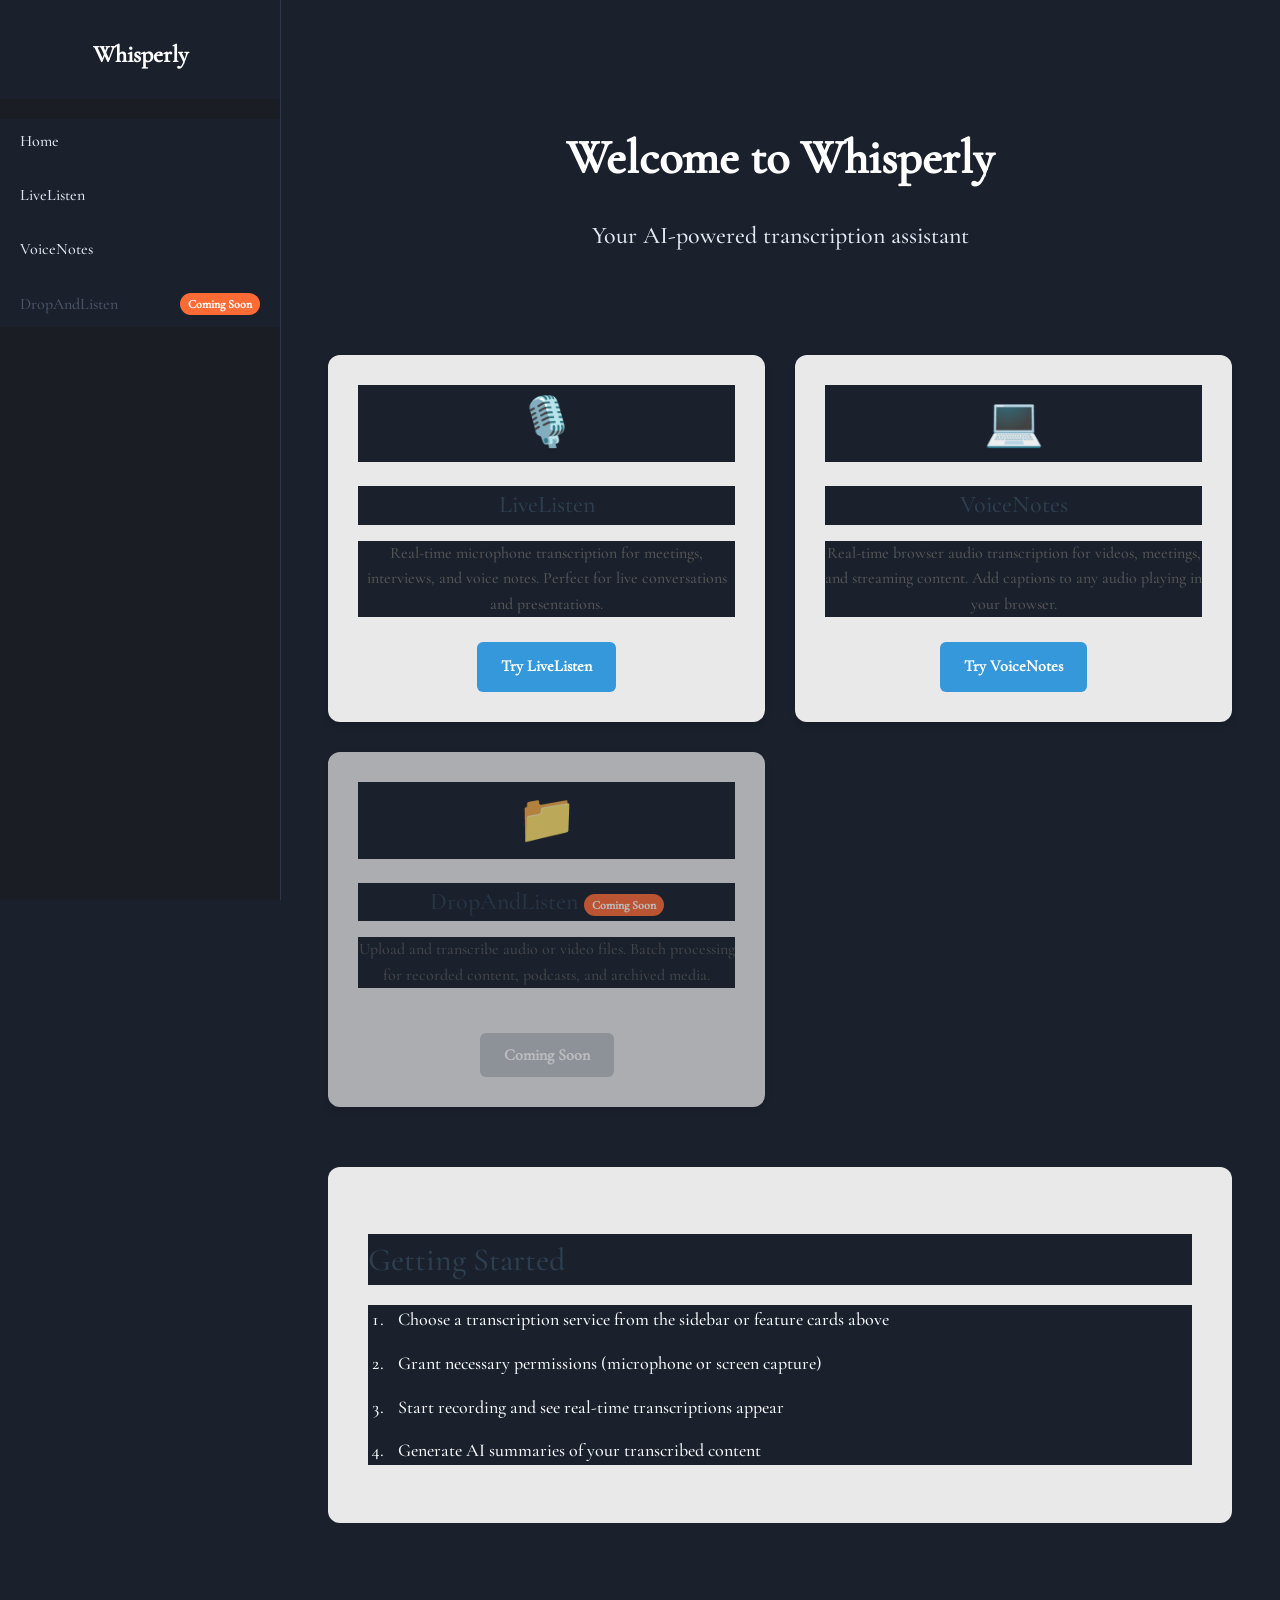
==== public/index/index.html @ a072fe85 "added trained whisper and basic files" ====
<!DOCTYPE html>
<html lang="en">
  <head>
    <meta charset="utf-8" />
    <meta name="viewport" content="width=device-width, initial-scale=1" />
    <title>Whisperly - AI-Powered Transcription</title>
    <meta
      name="description"
      content="Real-time AI transcription for microphones, browser audio, and file uploads"
    />
    <link rel="stylesheet" href="../index.css" />
    <script src="index.js"></script>
  </head>
  <body>
    <nav class="sidenav" role="navigation" aria-label="Main navigation">
      <div class="nav-header">
        <h2 class="nav-title">Whisperly</h2>
      </div>
      <ul class="nav-links">
        <li>
          <a href="../index/index.html" aria-label="Go to home page">
            <span class="label">Home</span>
          </a>
        </li>
        <li>
          <a
            href="../external/external.html"
            aria-describedby="livelisten-desc"
          >
            <span class="label">LiveListen</span>
          </a>
        </li>
        <li>
          <a
            href="../internal/internal.html"
            aria-describedby="voicenotes-desc"
          >
            <span class="label">VoiceNotes</span>
          </a>
        </li>
        <li class="coming-soon">
          <span class="label">DropAndListen</span>
          <span class="badge">Coming Soon</span>
        </li>
      </ul>
    </nav>

    <main class="main" role="main">
      <header class="hero-section">
        <h1 class="bigtext">Welcome to Whisperly</h1>
        <p class="subtitle">Your AI-powered transcription assistant</p>
      </header>

      <section class="features" aria-labelledby="features-heading">
        <h2 id="features-heading" class="sr-only">Available Features</h2>

        <div class="feature-card">
          <div class="feature-icon">🎙️</div>
          <h3>LiveListen</h3>
          <p id="livelisten-desc">
            Real-time microphone transcription for meetings, interviews, and
            voice notes. Perfect for live conversations and presentations.
          </p>
          <a
            href="../external/external.html"
            class="cta-button"
            aria-label="Go to LiveListen microphone transcription"
          >
            Try LiveListen
          </a>
        </div>

        <div class="feature-card">
          <div class="feature-icon">💻</div>
          <h3>VoiceNotes</h3>
          <p id="voicenotes-desc">
            Real-time browser audio transcription for videos, meetings, and
            streaming content. Add captions to any audio playing in your
            browser.
          </p>
          <a
            href="../internal/internal.html"
            class="cta-button"
            aria-label="Go to VoiceNotes browser audio transcription"
          >
            Try VoiceNotes
          </a>
        </div>

        <div class="feature-card coming-soon-card">
          <div class="feature-icon">📁</div>
          <h3>DropAndListen <span class="badge">Coming Soon</span></h3>
          <p>
            Upload and transcribe audio or video files. Batch processing for
            recorded content, podcasts, and archived media.
          </p>
          <button
            class="cta-button"
            disabled
            aria-label="DropAndListen feature coming soon"
          >
            Coming Soon
          </button>
        </div>
      </section>

      <section
        class="getting-started"
        aria-labelledby="getting-started-heading"
      >
        <h2 id="getting-started-heading">Getting Started</h2>
        <ol class="steps">
          <li>
            Choose a transcription service from the sidebar or feature cards
            above
          </li>
          <li>Grant necessary permissions (microphone or screen capture)</li>
          <li>Start recording and see real-time transcriptions appear</li>
          <li>Generate AI summaries of your transcribed content</li>
        </ol>
      </section>
    </main>
  </body>
</html>
---- public/index.css ----
.sidenav {
  height: 100%;
  width: 280px;
  position: fixed;
  z-index: 1;
  top: 0;
  left: 0;
  background-color: #1a1d23;
  overflow-x: hidden;
  border-right: 1px solid #2d3748;
}

p, h1, h2, h3, h4, h5, h6, li, ul, ol {
  color: #f8fafc;
}

.sidenav a {
  padding: 6px 8px 6px 16px;
  text-decoration: none;
  font-size: 25px;
  color: black;
  display: block;
}

.sidenav a:hover {
  color: #f1f1f1;
}

.main {
  margin-left: 280px;
  font-size: 28px;
  padding: 0px 10px;
}

button {
  font-size: 18px;
  margin-top: 20px;
  padding: 10px 20px;
  background-color: black;
  color: white;
  border: none;
  cursor: pointer;
}

button:hover {
  background-color: #444;
  transition: background-color 0.5s ease-in-out;
}

@font-face {
  font-family: "CGaramond";
  src: url("fonts/CormorantGaramond-Medium.ttf") format("truetype");
  font-weight: normal;
  font-style: normal;
}

* {
  font-family:'CGaramond', Courier, monospace;
  font-size: 18px;
  font-weight: normal;
  font-style: normal;
  background-color: #1a202c;
}

.captions {
  background-color: black;
  height: 150px;
  width: 95%;
  margin: auto;
  font-size: 24px;
  margin-top: 20px;
}

.summary {
  display: none;
  background-color: black;
  height: 150px;
  width: 95%;
  margin: auto;
  font-size: 24px;
  margin-top: 20px;
}

.bigtext {
  font-size: 64px;
}

.midtext {
  font-size: 32px;
}

.sr-only {
    position: absolute;
    width: 1px;
    height: 1px;
    padding: 0;
    margin: -1px;
    overflow: hidden;
    clip: rect(0, 0, 0, 0);
    white-space: nowrap;
    border: 0;
}

/* Enhanced navigation */
.nav-header {
    padding: 40px 20px 30px;
    text-align: center;
}

.nav-title {
    color: #ffffff;
    font-size: 24px;
    margin: 0;
    font-weight: 700;
}

.nav-links {
    list-style: none;
    padding: 0;
    margin: 20px 0;
}

.nav-links li {
    margin-bottom: 10px;
}

.nav-links a {
    display: flex;
    align-items: center;
    padding: 12px 20px;
    color: #e2e8f0;
    text-decoration: none;
    margin: 0;
    transition: color 0.2s ease;
}

.nav-links a:hover,
.nav-links a:focus {
    color: #ffffff;
    outline: none;
}

/* Active navigation state */
.nav-links a.active {
    color: #ffffff;
    font-weight: 600;
    border-right: 3px solid #60a5fa;
}

.nav-links a.active:hover {
    color: #f7fafc;
}

.icon {
    font-size: 18px;
    margin-right: 12px;
}

.label {
    font-size: 16px;
}

.coming-soon {
    display: flex;
    align-items: center;
    padding: 12px 20px;
    color: #4a5568;
    position: relative;
}

.badge {
    background-color: #ff6b35;
    color: white;
    font-size: 12px;
    padding: 4px 8px;
    border-radius: 12px;
    margin-left: auto;
    font-weight: bold;
}

/* ===== APP PAGE STYLES ===== */

.app-page {
    margin-left: 280px;
    padding: 40px;
    max-width: 1000px;
    line-height: 1.6;
}

.page-header {
    text-align: center;
    margin-bottom: 40px;
    padding: 20px 0;
}

.page-title {
    font-size: 48px;
    margin-bottom: 10px;
    color: #ffffff;
    font-weight: 800;
}

.page-description {
    font-size: 20px;
    color: #e2e8f0;
    margin-bottom: 10px;
}

.instructions {
    font-size: 16px;
    color: #f7fafc;
    margin: 0;
    padding: 15px;
    background: #2d3748;
    border-radius: 8px;
    border-left: 4px solid #60a5fa;
}

/* Controls section */
.controls {
    background: #2d3748;
    padding: 30px;
    border-radius: 12px;
    margin-bottom: 30px;
    border: 1px solid #4a5568;
}

.control-buttons {
    display: flex;
    gap: 15px;
    margin-bottom: 20px;
    flex-wrap: wrap;
    justify-content: center;
}

.control-buttons button {
    padding: 12px 24px;
    font-size: 16px;
    border-radius: 8px;
    transition: all 0.3s ease;
}

.control-buttons button:hover {
    transform: translateY(-2px);
    box-shadow: 0 4px 12px rgba(0, 0, 0, 0.2);
}

.font-control {
    text-align: center;
}

.font-control label {
    margin-right: 10px;
    font-weight: bold;
    color: #ffffff;
}

.font-control select {
    padding: 8px 12px;
    border-radius: 6px;
    border: 1px solid #bdc3c7;
    font-size: 14px;
    background-color: white;
}

/* Output section */
.output {
    display: flex;
    flex-direction: column;
    gap: 20px;
}

.captions, .summary {
    background-color: #2c3e50;
    color: #ecf0f1;
    border-radius: 12px;
    padding: 20px;
    min-height: 150px;
    box-shadow: 0 2px 10px rgba(0, 0, 0, 0.1);
}

.captions h3, .summary h3 {
    color: #60a5fa;
    margin-bottom: 15px;
    font-size: 20px;
    border-bottom: 2px solid #60a5fa;
    padding-bottom: 5px;
    font-weight: 700;
}

#captions-text, #summary-text {
    font-size: 18px;
    line-height: 1.6;
    min-height: 100px;
    color: #f1f5f9;
}

/* Make summary visible when it has content */
.summary.show {
    display: block !important;
}

/* Main content styling overrides for home page */
.main {
    max-width: 1200px;
    margin-left: 280px;
    padding: 40px;
    line-height: 1.6;
}

.hero-section {
    text-align: center;
    margin-bottom: 60px;
    padding: 40px 0;
}

.bigtext {
    font-size: 48px;
    margin-bottom: 20px;
    color: #ffffff;
    font-weight: 800;
}

.subtitle {
    font-size: 24px;
    color: #e2e8f0;
    margin: 0;
    font-weight: 400;
}

/* Features section */
.features {
    display: grid;
    grid-template-columns: repeat(auto-fit, minmax(300px, 1fr));
    gap: 30px;
    margin-bottom: 60px;
}

.feature-card {
    background: rgba(255, 255, 255, 0.9);
    padding: 30px;
    border-radius: 12px;
    box-shadow: 0 4px 6px rgba(0, 0, 0, 0.1);
    text-align: center;
    transition: transform 0.3s ease, box-shadow 0.3s ease;
}

.feature-card:hover {
    transform: translateY(-5px);
    box-shadow: 0 8px 25px rgba(0, 0, 0, 0.15);
}

.coming-soon-card {
    opacity: 0.7;
    position: relative;
}

.feature-icon {
    font-size: 48px;
    margin-bottom: 20px;
}

.feature-card h3 {
    font-size: 24px;
    margin-bottom: 15px;
    color: #2c3e50;
}

.feature-card p {
    color: #555;
    margin-bottom: 25px;
    font-size: 16px;
}

.cta-button {
    display: inline-block;
    padding: 12px 24px;
    background-color: #3498db;
    color: white;
    text-decoration: none;
    border-radius: 6px;
    font-weight: bold;
    transition: background-color 0.3s ease;
    border: none;
    cursor: pointer;
    font-size: 16px;
}

.cta-button:hover,
.cta-button:focus {
    background-color: #2980b9;
    outline: 2px solid #2980b9;
    outline-offset: 2px;
}

.cta-button:disabled {
    background-color: #bdc3c7;
    cursor: not-allowed;
}

/* Getting started section */
.getting-started {
    background: rgba(255, 255, 255, 0.9);
    padding: 40px;
    border-radius: 12px;
    margin-bottom: 40px;
}

.getting-started h2 {
    font-size: 32px;
    margin-bottom: 20px;
    color: #2c3e50;
}

.steps {
    font-size: 18px;
    color: #555;
    padding-left: 20px;
}

.steps li {
    margin-bottom: 15px;
    padding-left: 10px;
}

/* Footer */
.footer {
    text-align: center;
    padding: 20px;
    color: #7f8c8d;
    font-size: 14px;
    border-top: 1px solid rgba(0, 0, 0, 0.1);
    margin-top: 40px;
}

/* Responsive design */
@media (max-width: 768px) {
    .sidenav {
        transform: translateX(-100%);
        transition: transform 0.3s ease;
    }
    
    .main, .app-page {
        margin-left: 0;
        padding: 20px;
    }
    
    .bigtext, .page-title {
        font-size: 36px;
    }
    
    .subtitle, .page-description {
        font-size: 18px;
    }
    
    .features {
        grid-template-columns: 1fr;
        gap: 20px;
    }
    
    .feature-card {
        padding: 20px;
    }
    
    .control-buttons {
        justify-content: center;
        flex-direction: column;
        align-items: center;
    }
    
    .control-buttons button {
        width: 100%;
        max-width: 250px;
    }
    
    .output {
        gap: 15px;
    }
    
    .captions, .summary {
        padding: 15px;
        min-height: 120px;
    }
}

/* High contrast mode support */
@media (prefers-contrast: high) {
    .feature-card {
        border: 2px solid #000;
    }
    
    .cta-button {
        border: 2px solid #fff;
    }
}

/* Reduced motion support */
@media (prefers-reduced-motion: reduce) {
    * {
        animation-duration: 0.01ms !important;
        animation-iteration-count: 1 !important;
        transition-duration: 0.01ms !important;
    }
}
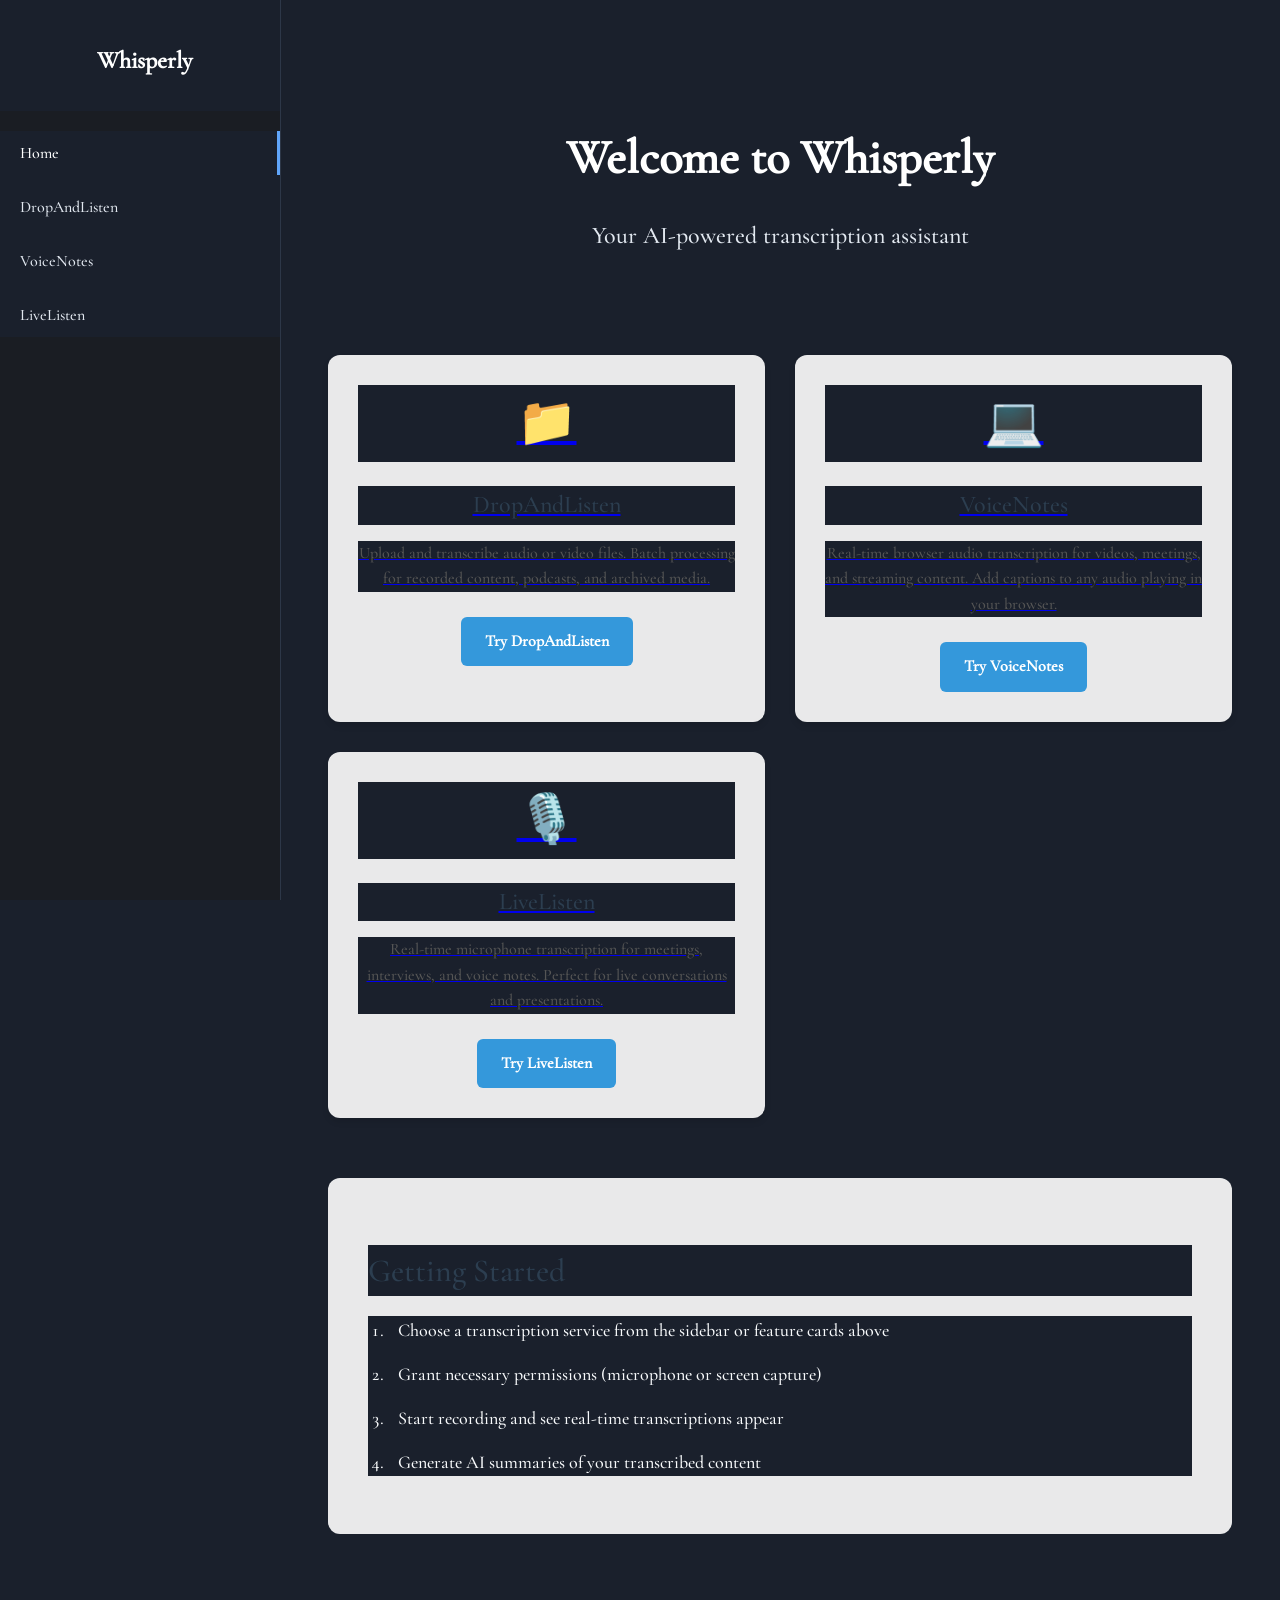
==== commit abdcd63f: "feat(livelisten): implement livelisten (summary not yet available)" ====
--- a/public/index/index.html
+++ b/public/index/index.html
@@ -9,25 +9,28 @@
       content="Real-time AI transcription for microphones, browser audio, and file uploads"
     />
     <link rel="stylesheet" href="../index.css" />
+    <link rel="stylesheet" href="home.css" />
     <script src="index.js"></script>
   </head>
   <body>
     <nav class="sidenav" role="navigation" aria-label="Main navigation">
       <div class="nav-header">
-        <h2 class="nav-title">Whisperly</h2>
+        <a href="../index/index.html">
+          <h2 class="nav-title">Whisperly</h2>
+        </a>
       </div>
       <ul class="nav-links">
         <li>
-          <a href="../index/index.html" aria-label="Go to home page">
+          <a href="../index/index.html" class="active" aria-label="Go to home page">
             <span class="label">Home</span>
           </a>
         </li>
         <li>
           <a
-            href="../external/external.html"
-            aria-describedby="livelisten-desc"
+            href="../upload/upload.html"
+            aria-describedby="dragandlisten-desc"
           >
-            <span class="label">LiveListen</span>
+            <span class="label">DropAndListen</span>
           </a>
         </li>
         <li>
@@ -38,9 +41,13 @@
             <span class="label">VoiceNotes</span>
           </a>
         </li>
-        <li class="coming-soon">
-          <span class="label">DropAndListen</span>
-          <span class="badge">Coming Soon</span>
+        <li>
+          <a
+            href="../external/"
+            aria-describedby="livelisten-desc"
+          >
+            <span class="label">LiveListen</span>
+          </a>
         </li>
       </ul>
     </nav>
@@ -54,23 +61,22 @@
       <section class="features" aria-labelledby="features-heading">
         <h2 id="features-heading" class="sr-only">Available Features</h2>
 
-        <div class="feature-card">
-          <div class="feature-icon">🎙️</div>
-          <h3>LiveListen</h3>
-          <p id="livelisten-desc">
-            Real-time microphone transcription for meetings, interviews, and
-            voice notes. Perfect for live conversations and presentations.
+        <a href="../upload/upload.html" class="feature-card" aria-label="Go to DropAndListen file audio transcription">
+          <div class="feature-icon">📁</div>
+          <h3>DropAndListen</h3>
+          <p id="dragandlisten-desc">
+            Upload and transcribe audio or video files. Batch processing for
+            recorded content, podcasts, and archived media.
           </p>
-          <a
-            href="../external/external.html"
+          <span
             class="cta-button"
-            aria-label="Go to LiveListen microphone transcription"
+            aria-label="Go to DropAndListen file audio transcription"
           >
-            Try LiveListen
-          </a>
-        </div>
+            Try DropAndListen
+        </span>
+        </a>
 
-        <div class="feature-card">
+        <a href="../internal/internal.html" class="feature-card" aria-label="Go to VoiceNotes browser audio transcription">
           <div class="feature-icon">💻</div>
           <h3>VoiceNotes</h3>
           <p id="voicenotes-desc">
@@ -78,30 +84,26 @@
             streaming content. Add captions to any audio playing in your
             browser.
           </p>
-          <a
-            href="../internal/internal.html"
+          <span class="cta-button"
+          aria-label="Go to VoiceNotes browser audio transcription">
+            Try VoiceNotes
+          </span>
+        </a>
+
+        <a href="../external/" class="feature-card" aria-label="Go to LiveListen microphone transcription">
+          <div class="feature-icon">🎙️</div>
+          <h3>LiveListen</h3>
+          <p id="livelisten-desc">
+            Real-time microphone transcription for meetings, interviews, and
+            voice notes. Perfect for live conversations and presentations.
+          </p>
+          <span
             class="cta-button"
-            aria-label="Go to VoiceNotes browser audio transcription"
+            aria-label="Go to LiveListen microphone transcription"
           >
-            Try VoiceNotes
-          </a>
-        </div>
-
-        <div class="feature-card coming-soon-card">
-          <div class="feature-icon">📁</div>
-          <h3>DropAndListen <span class="badge">Coming Soon</span></h3>
-          <p>
-            Upload and transcribe audio or video files. Batch processing for
-            recorded content, podcasts, and archived media.
-          </p>
-          <button
-            class="cta-button"
-            disabled
-            aria-label="DropAndListen feature coming soon"
-          >
-            Coming Soon
-          </button>
-        </div>
+            Try LiveListen
+        </span>
+        </a>
       </section>
 
       <section
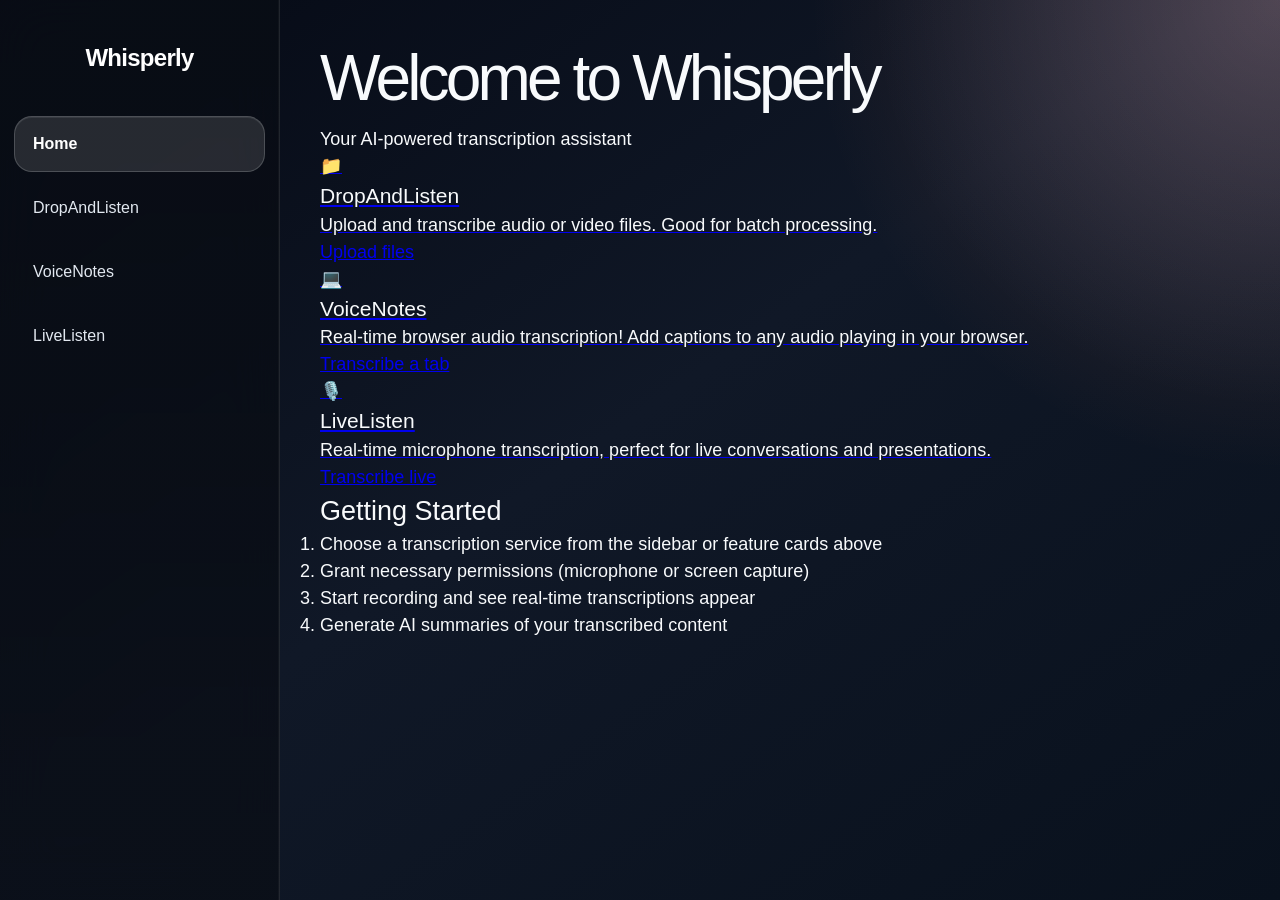
==== commit 597346ef: "refactor(ui): minor changes" ====
--- a/public/index/index.html
+++ b/public/index/index.html
@@ -65,14 +65,13 @@
           <div class="feature-icon">📁</div>
           <h3>DropAndListen</h3>
           <p id="dragandlisten-desc">
-            Upload and transcribe audio or video files. Batch processing for
-            recorded content, podcasts, and archived media.
+            Upload and transcribe audio or video files. Good for batch processing.
           </p>
           <span
             class="cta-button"
             aria-label="Go to DropAndListen file audio transcription"
           >
-            Try DropAndListen
+            Upload files
         </span>
         </a>
 
@@ -80,13 +79,12 @@
           <div class="feature-icon">💻</div>
           <h3>VoiceNotes</h3>
           <p id="voicenotes-desc">
-            Real-time browser audio transcription for videos, meetings, and
-            streaming content. Add captions to any audio playing in your
+            Real-time browser audio transcription! Add captions to any audio playing in your
             browser.
           </p>
           <span class="cta-button"
           aria-label="Go to VoiceNotes browser audio transcription">
-            Try VoiceNotes
+            Transcribe a tab
           </span>
         </a>
 
@@ -94,14 +92,13 @@
           <div class="feature-icon">🎙️</div>
           <h3>LiveListen</h3>
           <p id="livelisten-desc">
-            Real-time microphone transcription for meetings, interviews, and
-            voice notes. Perfect for live conversations and presentations.
+            Real-time microphone transcription, perfect for live conversations and presentations.
           </p>
           <span
             class="cta-button"
             aria-label="Go to LiveListen microphone transcription"
           >
-            Try LiveListen
+            Transcribe live
         </span>
         </a>
       </section>
--- a/public/index.css
+++ b/public/index.css
@@ -1,93 +1,101 @@
-.sidenav {
-  height: 100%;
-  width: 280px;
-  position: fixed;
-  z-index: 1;
-  top: 0;
-  left: 0;
-  background-color: #1a1d23;
-  overflow-x: hidden;
-  border-right: 1px solid #2d3748;
-}
-
-p, h1, h2, h3, h4, h5, h6, li, ul, ol {
-  color: #f8fafc;
-}
-
-.sidenav a {
-  padding: 6px 8px 6px 16px;
-  text-decoration: none;
-  font-size: 25px;
-  color: black;
-  display: block;
-}
-
-.sidenav a:hover {
-  color: #f1f1f1;
-}
-
-.main {
-  margin-left: 280px;
-  font-size: 28px;
-  padding: 0px 10px;
-}
-
-button {
-  font-size: 18px;
-  margin-top: 20px;
-  padding: 10px 20px;
-  background-color: black;
-  color: white;
-  border: none;
-  cursor: pointer;
-}
-
-button:hover {
-  background-color: #444;
-  transition: background-color 0.5s ease-in-out;
-}
+/* ===== CSS RESET & BASE STYLES ===== */
+
+:root {
+    --accent: #ff6b35;
+    --accent-strong: #ff8a5f;
+    --text-primary: #f8fafc;
+    --text-secondary: #dbe7f5;
+    --text-muted: #a8b4c8;
+    --border-soft: rgba(255, 255, 255, 0.1);
+    --border-strong: rgba(255, 255, 255, 0.18);
+    --glass-nav: rgba(10, 14, 22, 0.76);
+    --glass-panel: rgba(20, 29, 43, 0.58);
+    --glass-panel-strong: rgba(20, 29, 43, 0.74);
+    --glass-panel-light: rgba(255, 255, 255, 0.1);
+    --surface-shadow: 0 20px 48px rgba(5, 10, 22, 0.28);
+    --surface-shadow-hover: 0 26px 56px rgba(5, 10, 22, 0.36);
+    --radius-panel: 2.8rem;
+    --radius-card: 2.4rem;
+    --radius-control: 1.6rem;
+    --blur-amount: 24px;
+}
+
+*,
+*::before,
+*::after {
+    box-sizing: border-box;
+    margin: 0;
+    padding: 0;
+}
+
+html {
+    font-size: 62.5%;
+    -webkit-font-smoothing: antialiased;
+    -moz-osx-font-smoothing: grayscale;
+}
+
+::selection {
+    background-color: var(--accent);
+    color: #ffffff;
+}
+
+::-moz-selection {
+    background-color: var(--accent);
+    color: #ffffff;
+}
+
+body {
+    margin: 0;
+    padding: 0;
+    background:
+        radial-gradient(circle at 100% 0, rgba(255, 142, 102, 0.22), transparent 30%),
+        radial-gradient(circle at 100% 0, rgba(95, 165, 255, 0.18), transparent 26%),
+        linear-gradient(145deg, #050914 0%, #101827 48%, #09111d 100%);
+    font-family: "Atkinson Hyperlegible Next", sans-serif;
+    font-size: 18px;
+    font-weight: 400;
+    font-style: normal;
+    line-height: 1.5;
+    color: var(--text-primary);
+    display: grid;
+    grid-template-columns: 28rem 1fr;
+    height: 100vh;
+    overflow: hidden;
+    position: relative;
+    isolation: isolate;
+}
+
+/* ===== FONT FACE ===== */
 
 @font-face {
-  font-family: "CGaramond";
-  src: url("fonts/CormorantGaramond-Medium.ttf") format("truetype");
-  font-weight: normal;
-  font-style: normal;
-}
-
-* {
-  font-family:'CGaramond', Courier, monospace;
-  font-size: 18px;
-  font-weight: normal;
-  font-style: normal;
-  background-color: #1a202c;
-}
-
-.captions {
-  background-color: black;
-  height: 150px;
-  width: 95%;
-  margin: auto;
-  font-size: 24px;
-  margin-top: 20px;
-}
-
-.summary {
-  display: none;
-  background-color: black;
-  height: 150px;
-  width: 95%;
-  margin: auto;
-  font-size: 24px;
-  margin-top: 20px;
-}
-
-.bigtext {
-  font-size: 64px;
-}
-
-.midtext {
-  font-size: 32px;
-}
+    font-family: "Atkinson Hyperlegible Next";
+    src: url("fonts/atkinson-hyperlegible/AtkinsonHyperlegibleNext-Regular.woff2") format("woff2");
+    font-weight: 400;
+    font-style: normal;
+}
+
+@font-face {
+    font-family: "Atkinson Hyperlegible Next";
+    src: url("fonts/atkinson-hyperlegible/AtkinsonHyperlegibleNext-RegularItalic.woff2") format("woff2");
+    font-weight: 400;
+    font-style: italic;
+}
+
+@font-face {
+    font-family: "Atkinson Hyperlegible Next";
+    src: url("fonts/atkinson-hyperlegible/AtkinsonHyperlegibleNext-Bold.woff2") format("woff2");
+    font-weight: 700;
+    font-style: normal;
+}
+
+@font-face {
+    font-family: "Atkinson Hyperlegible Next";
+    src: url("fonts/atkinson-hyperlegible/AtkinsonHyperlegibleNext-BoldItalic.woff2") format("woff2");
+    font-weight: 700;
+    font-style: italic;
+}
+
+/* ===== UTILITY CLASSES ===== */
 
 .sr-only {
     position: absolute;
@@ -101,10 +109,28 @@
     border: 0;
 }
 
-/* Enhanced navigation */
+/* ===== SIDENAV / NAVIGATION ===== */
+
+.sidenav {
+    width: 100%;
+    height: 100%;
+    background: linear-gradient(180deg, rgba(9, 13, 21, 0.9) 0%, var(--glass-nav) 100%);
+    overflow-x: hidden;
+    overflow-y: auto;
+    border-right: 1px solid var(--border-soft);
+    backdrop-filter: blur(var(--blur-amount));
+    -webkit-backdrop-filter: blur(var(--blur-amount));
+    box-shadow: inset -1px 0 0 rgba(255, 255, 255, 0.03);
+}
+
 .nav-header {
-    padding: 40px 20px 30px;
+    padding: 4rem 2.2rem 2.8rem;
     text-align: center;
+}
+
+.nav-header a {
+    text-decoration: none;
+    color: inherit;
 }
 
 .nav-title {
@@ -112,48 +138,53 @@
     font-size: 24px;
     margin: 0;
     font-weight: 700;
+    letter-spacing: -0.03em;
 }
 
 .nav-links {
     list-style: none;
-    padding: 0;
-    margin: 20px 0;
-}
-
-.nav-links li {
-    margin-bottom: 10px;
+    padding: 0 1.4rem;
+    margin: 1.2rem 0;
 }
 
 .nav-links a {
     display: flex;
     align-items: center;
-    padding: 12px 20px;
+    padding: 1.5rem 1.8rem;
     color: #e2e8f0;
     text-decoration: none;
-    margin: 0;
-    transition: color 0.2s ease;
-}
-
-.nav-links a:hover,
-.nav-links a:focus {
-    color: #ffffff;
-    outline: none;
-}
-
-/* Active navigation state */
+    margin: 0 0 0.8rem;
+    transition: color 0.2s ease, background-color 0.2s ease, border-color 0.2s ease, box-shadow 0.2s ease;
+    min-height: 4.4rem;
+    border-radius: 1.8rem;
+    border: 1px solid transparent;
+}
+
+.nav-links a:hover {
+    color: #ffffff;
+    background-color: rgba(255, 255, 255, 0.08);
+    border-color: rgba(255, 255, 255, 0.08);
+    box-shadow: inset 0 1px 0 rgba(255, 255, 255, 0.05);
+}
+
+.nav-links a:focus-visible {
+    color: #ffffff;
+    background-color: rgba(255, 107, 53, 0.16);
+    outline: 2px solid var(--accent);
+    outline-offset: 2px;
+    border-color: rgba(255, 138, 95, 0.3);
+}
+
 .nav-links a.active {
     color: #ffffff;
     font-weight: 600;
-    border-right: 3px solid #60a5fa;
+    background: rgba(255, 255, 255, 0.12);
+    border-color: var(--border-strong);
+    box-shadow: inset 0 1px 0 rgba(255, 255, 255, 0.08);
 }
 
 .nav-links a.active:hover {
     color: #f7fafc;
-}
-
-.icon {
-    font-size: 18px;
-    margin-right: 12px;
 }
 
 .label {
@@ -163,342 +194,393 @@
 .coming-soon {
     display: flex;
     align-items: center;
-    padding: 12px 20px;
-    color: #4a5568;
+    padding: 1.5rem 1.8rem;
+    color: #718096;
     position: relative;
+    min-height: 4.4rem;
+    flex-direction: row;
+    justify-content: space-between;
+    cursor: not-allowed;
+    margin: 0 0 0.8rem;
+    border-radius: 1.8rem;
+    border: 1px solid rgba(255, 255, 255, 0.04);
+    background: rgba(255, 255, 255, 0.03);
 }
 
 .badge {
-    background-color: #ff6b35;
+    background: linear-gradient(135deg, var(--accent-strong), var(--accent));
     color: white;
     font-size: 12px;
-    padding: 4px 8px;
-    border-radius: 12px;
-    margin-left: auto;
-    font-weight: bold;
-}
-
-/* ===== APP PAGE STYLES ===== */
-
-.app-page {
-    margin-left: 280px;
-    padding: 40px;
-    max-width: 1000px;
-    line-height: 1.6;
+    padding: 0.5rem 1rem;
+    border-radius: 999px;
+    font-weight: 700;
+    box-shadow: 0 10px 22px rgba(255, 107, 53, 0.2);
+}
+
+/* ===== MAIN CONTENT AREA ===== */
+
+.main {
+    font-size: 18px;
+    padding: 3rem 4rem 4rem;
+    width: 100%;
+    max-width: 124rem;
+    margin: 0 auto;
+    min-height: 100vh;
+    scroll-margin-top: 2rem;
+    overflow-y: auto;
+}
+
+.sidenav,
+.main {
+    scrollbar-width: thin;
+    scrollbar-color: rgba(219, 231, 245, 0.34) transparent;
+}
+
+.sidenav::-webkit-scrollbar,
+.main::-webkit-scrollbar {
+    width: 1.2rem;
+    height: 1.2rem;
+}
+
+.sidenav::-webkit-scrollbar-track,
+.main::-webkit-scrollbar-track {
+    background: transparent;
+}
+
+.sidenav::-webkit-scrollbar-thumb,
+.main::-webkit-scrollbar-thumb {
+    background: rgba(219, 231, 245, 0.28);
+    border-radius: 999px;
+}
+
+.sidenav::-webkit-scrollbar-thumb:hover,
+.main::-webkit-scrollbar-thumb:hover {
+    background: rgba(219, 231, 245, 0.38);
+}
+
+/* ===== TYPOGRAPHY ===== */
+
+h1,
+h2,
+h3,
+h4,
+h5,
+h6 {
+    color: var(--text-primary);
+    font-weight: normal;
+}
+
+p,
+li,
+ul,
+ol {
+    color: var(--text-primary);
+}
+
+.bigtext {
+    font-size: 64px;
+    letter-spacing: -0.06em;
 }
 
 .page-header {
     text-align: center;
-    margin-bottom: 40px;
-    padding: 20px 0;
+    margin: 0 auto 4rem;
+    padding: 2rem 0;
+    max-width: 92rem;
 }
 
 .page-title {
     font-size: 48px;
-    margin-bottom: 10px;
+    margin-bottom: 1rem;
     color: #ffffff;
     font-weight: 800;
+    letter-spacing: -0.05em;
 }
 
 .page-description {
     font-size: 20px;
-    color: #e2e8f0;
-    margin-bottom: 10px;
+    color: var(--text-secondary);
+    margin-bottom: 1rem;
 }
 
 .instructions {
     font-size: 16px;
     color: #f7fafc;
     margin: 0;
-    padding: 15px;
-    background: #2d3748;
-    border-radius: 8px;
-    border-left: 4px solid #60a5fa;
-}
-
-/* Controls section */
-.controls {
-    background: #2d3748;
-    padding: 30px;
-    border-radius: 12px;
-    margin-bottom: 30px;
-    border: 1px solid #4a5568;
+    padding: 1.7rem 1.8rem;
+    background: linear-gradient(180deg, rgba(255, 255, 255, 0.1), rgba(255, 255, 255, 0.04)), rgba(20, 29, 43, 0.55);
+    border-radius: 2rem;
+    border: 1px solid var(--border-soft);
+    box-shadow: var(--surface-shadow);
+    backdrop-filter: blur(calc(var(--blur-amount) - 4px));
+    -webkit-backdrop-filter: blur(calc(var(--blur-amount) - 4px));
+    position: relative;
+    overflow: hidden;
+}
+
+.instructions::before {
+    content: "";
+    position: absolute;
+    inset: 0 auto 0 0;
+    width: 4px;
+    background: linear-gradient(180deg, var(--accent-strong), var(--accent));
+}
+
+/* ===== BUTTONS ===== */
+
+button {
+    font-size: 18px;
+    margin-top: 2rem;
+    padding: 1.2rem 2.4rem;
+    background: linear-gradient(180deg, rgba(255, 255, 255, 0.14), rgba(255, 255, 255, 0.05)), rgba(16, 22, 34, 0.5);
+    color: #ffffff;
+    border: 1px solid var(--border-strong);
+    cursor: pointer;
+    border-radius: 1.8rem;
+    font-weight: 600;
+    transition: background-color 0.2s ease, border-color 0.2s ease, transform 0.1s ease, box-shadow 0.2s ease;
+    min-height: 4.4rem;
+    min-width: 4.4rem;
+    backdrop-filter: blur(calc(var(--blur-amount) - 8px));
+    -webkit-backdrop-filter: blur(calc(var(--blur-amount) - 8px));
+    box-shadow: inset 0 1px 0 rgba(255, 255, 255, 0.08), 0 16px 30px rgba(5, 10, 22, 0.18);
+}
+
+button:hover {
+    background: linear-gradient(180deg, rgba(255, 255, 255, 0.18), rgba(255, 107, 53, 0.08)), rgba(16, 22, 34, 0.62);
+    border-color: rgba(255, 138, 95, 0.55);
+    box-shadow: inset 0 1px 0 rgba(255, 255, 255, 0.1), 0 20px 36px rgba(5, 10, 22, 0.24);
+    transform: translateY(-1px);
+}
+
+button:focus-visible {
+    background: linear-gradient(180deg, rgba(255, 255, 255, 0.18), rgba(255, 107, 53, 0.08)), rgba(16, 22, 34, 0.62);
+    border-color: rgba(255, 138, 95, 0.55);
+    outline: 3px solid rgba(255, 107, 53, 0.45);
+    outline-offset: 3px;
+}
+
+button:active {
+    transform: scale(0.98);
+}
+
+button:disabled {
+    background: rgba(74, 85, 104, 0.5);
+    color: #a0aec0;
+    cursor: not-allowed;
+    opacity: 0.6;
+    box-shadow: none;
 }
 
 .control-buttons {
     display: flex;
-    gap: 15px;
-    margin-bottom: 20px;
+    gap: 1.5rem;
+    margin-bottom: 2rem;
     flex-wrap: wrap;
     justify-content: center;
 }
 
 .control-buttons button {
-    padding: 12px 24px;
+    padding: 1.2rem 2.4rem;
     font-size: 16px;
-    border-radius: 8px;
-    transition: all 0.3s ease;
+    transition: transform 0.2s ease, box-shadow 0.2s ease, border-color 0.2s ease, background-color 0.2s ease;
+    margin-top: 0;
 }
 
 .control-buttons button:hover {
     transform: translateY(-2px);
-    box-shadow: 0 4px 12px rgba(0, 0, 0, 0.2);
+}
+
+/* ===== CONTROLS SECTION ===== */
+
+.controls,
+#uploadContainer {
+    background: linear-gradient(180deg, rgba(255, 255, 255, 0.1), rgba(255, 255, 255, 0.04)), var(--glass-panel);
+    padding: 3rem;
+    border-radius: var(--radius-panel);
+    margin-bottom: 3rem;
+    border: 1px solid var(--border-strong);
+    box-shadow: var(--surface-shadow);
+    backdrop-filter: blur(var(--blur-amount));
+    -webkit-backdrop-filter: blur(var(--blur-amount));
+    width: 100%;
 }
 
 .font-control {
-    text-align: center;
+    display: flex;
+    align-items: center;
+    justify-content: center;
+    gap: 1.2rem;
+    flex-wrap: wrap;
 }
 
 .font-control label {
-    margin-right: 10px;
-    font-weight: bold;
-    color: #ffffff;
+    font-weight: 700;
+    color: var(--text-primary);
 }
 
 .font-control select {
-    padding: 8px 12px;
-    border-radius: 6px;
-    border: 1px solid #bdc3c7;
+    padding: 1rem 1.6rem;
+    border-radius: 1.4rem;
+    border: 1px solid var(--border-soft);
     font-size: 14px;
-    background-color: white;
-}
-
-/* Output section */
+    background: rgba(10, 14, 22, 0.58);
+    color: #ffffff;
+    min-width: 14rem;
+    box-shadow: inset 0 1px 0 rgba(255, 255, 255, 0.08);
+}
+
+.font-control select:focus-visible {
+    outline: 3px solid rgba(255, 107, 53, 0.35);
+    outline-offset: 2px;
+    border-color: rgba(255, 138, 95, 0.4);
+}
+
+/* ===== OUTPUT SECTION ===== */
+
 .output {
     display: flex;
     flex-direction: column;
-    gap: 20px;
-}
-
-.captions, .summary {
-    background-color: #2c3e50;
+    gap: 2rem;
+}
+
+.captions,
+.summary {
+    background: linear-gradient(180deg, rgba(255, 255, 255, 0.08), rgba(255, 255, 255, 0.03)), var(--glass-panel-strong);
     color: #ecf0f1;
-    border-radius: 12px;
-    padding: 20px;
-    min-height: 150px;
-    box-shadow: 0 2px 10px rgba(0, 0, 0, 0.1);
-}
-
-.captions h3, .summary h3 {
-    color: #60a5fa;
-    margin-bottom: 15px;
+    border-radius: var(--radius-card);
+    padding: 2.4rem;
+    min-height: 15rem;
+    border: 1px solid var(--border-soft);
+    box-shadow: var(--surface-shadow);
+    backdrop-filter: blur(calc(var(--blur-amount) - 6px));
+    -webkit-backdrop-filter: blur(calc(var(--blur-amount) - 6px));
+}
+
+.captions h3,
+.summary h3,
+.captions > p:first-child {
+    color: var(--accent-strong);
+    margin-bottom: 1.5rem;
     font-size: 20px;
-    border-bottom: 2px solid #60a5fa;
-    padding-bottom: 5px;
+    border-bottom: 1px solid rgba(255, 255, 255, 0.12);
+    padding-bottom: 0.8rem;
     font-weight: 700;
 }
 
-#captions-text, #summary-text {
+#captions-text,
+#summary-text {
     font-size: 18px;
-    line-height: 1.6;
-    min-height: 100px;
+    line-height: 1.7;
+    min-height: 10rem;
     color: #f1f5f9;
 }
 
-/* Make summary visible when it has content */
+.summary {
+    display: none;
+}
+
 .summary.show {
     display: block !important;
 }
 
-/* Main content styling overrides for home page */
-.main {
-    max-width: 1200px;
-    margin-left: 280px;
-    padding: 40px;
-    line-height: 1.6;
-}
-
-.hero-section {
+/* ===== MESSAGES ===== */
+
+.error-message {
+    background: rgba(229, 62, 62, 0.18);
+    color: white;
+    padding: 1.5rem;
+    border-radius: 1.8rem;
+    margin-top: 1.5rem;
     text-align: center;
-    margin-bottom: 60px;
-    padding: 40px 0;
-}
-
-.bigtext {
-    font-size: 48px;
-    margin-bottom: 20px;
-    color: #ffffff;
-    font-weight: 800;
-}
-
-.subtitle {
-    font-size: 24px;
-    color: #e2e8f0;
-    margin: 0;
-    font-weight: 400;
-}
-
-/* Features section */
-.features {
-    display: grid;
-    grid-template-columns: repeat(auto-fit, minmax(300px, 1fr));
-    gap: 30px;
-    margin-bottom: 60px;
-}
-
-.feature-card {
-    background: rgba(255, 255, 255, 0.9);
-    padding: 30px;
-    border-radius: 12px;
-    box-shadow: 0 4px 6px rgba(0, 0, 0, 0.1);
+    border: 1px solid rgba(254, 202, 202, 0.24);
+}
+
+.success-message {
+    background: rgba(56, 161, 105, 0.18);
+    color: white;
+    padding: 1.5rem;
+    border-radius: 1.8rem;
+    margin-top: 1.5rem;
     text-align: center;
-    transition: transform 0.3s ease, box-shadow 0.3s ease;
-}
-
-.feature-card:hover {
-    transform: translateY(-5px);
-    box-shadow: 0 8px 25px rgba(0, 0, 0, 0.15);
-}
-
-.coming-soon-card {
-    opacity: 0.7;
-    position: relative;
-}
-
-.feature-icon {
-    font-size: 48px;
-    margin-bottom: 20px;
-}
-
-.feature-card h3 {
-    font-size: 24px;
-    margin-bottom: 15px;
-    color: #2c3e50;
-}
-
-.feature-card p {
-    color: #555;
-    margin-bottom: 25px;
-    font-size: 16px;
-}
-
-.cta-button {
-    display: inline-block;
-    padding: 12px 24px;
-    background-color: #3498db;
-    color: white;
-    text-decoration: none;
-    border-radius: 6px;
-    font-weight: bold;
-    transition: background-color 0.3s ease;
-    border: none;
-    cursor: pointer;
-    font-size: 16px;
-}
-
-.cta-button:hover,
-.cta-button:focus {
-    background-color: #2980b9;
-    outline: 2px solid #2980b9;
-    outline-offset: 2px;
-}
-
-.cta-button:disabled {
-    background-color: #bdc3c7;
-    cursor: not-allowed;
-}
-
-/* Getting started section */
-.getting-started {
-    background: rgba(255, 255, 255, 0.9);
-    padding: 40px;
-    border-radius: 12px;
-    margin-bottom: 40px;
-}
-
-.getting-started h2 {
-    font-size: 32px;
-    margin-bottom: 20px;
-    color: #2c3e50;
-}
-
-.steps {
-    font-size: 18px;
-    color: #555;
-    padding-left: 20px;
-}
-
-.steps li {
-    margin-bottom: 15px;
-    padding-left: 10px;
-}
-
-/* Footer */
-.footer {
-    text-align: center;
-    padding: 20px;
-    color: #7f8c8d;
-    font-size: 14px;
-    border-top: 1px solid rgba(0, 0, 0, 0.1);
-    margin-top: 40px;
-}
-
-/* Responsive design */
+    border: 1px solid rgba(187, 247, 208, 0.22);
+}
+
+/* ===== RESPONSIVE DESIGN ===== */
+
 @media (max-width: 768px) {
+    body {
+        grid-template-columns: 1fr;
+        height: auto;
+        overflow: auto;
+    }
+
     .sidenav {
-        transform: translateX(-100%);
-        transition: transform 0.3s ease;
-    }
-    
-    .main, .app-page {
-        margin-left: 0;
-        padding: 20px;
-    }
-    
-    .bigtext, .page-title {
+        display: none;
+    }
+
+    .main {
+        padding: 2rem;
+        min-height: auto;
+    }
+
+    .page-title {
         font-size: 36px;
     }
-    
-    .subtitle, .page-description {
+
+    .page-description {
         font-size: 18px;
     }
-    
-    .features {
-        grid-template-columns: 1fr;
-        gap: 20px;
-    }
-    
-    .feature-card {
-        padding: 20px;
-    }
-    
+
+    .controls,
+    #uploadContainer {
+        padding: 2.2rem;
+    }
+
     .control-buttons {
         justify-content: center;
         flex-direction: column;
-        align-items: center;
-    }
-    
+        align-items: stretch;
+    }
+
     .control-buttons button {
         width: 100%;
-        max-width: 250px;
-    }
-    
+        max-width: 100%;
+    }
+
+    .font-control {
+        flex-direction: column;
+    }
+
+    .font-control select {
+        width: 100%;
+    }
+
     .output {
-        gap: 15px;
-    }
-    
-    .captions, .summary {
-        padding: 15px;
-        min-height: 120px;
-    }
-}
-
-/* High contrast mode support */
-@media (prefers-contrast: high) {
-    .feature-card {
-        border: 2px solid #000;
-    }
-    
-    .cta-button {
-        border: 2px solid #fff;
-    }
-}
-
-/* Reduced motion support */
+        gap: 1.5rem;
+    }
+
+    .captions,
+    .summary {
+        padding: 1.8rem;
+        min-height: 12rem;
+    }
+}
+
+/* ===== ACCESSIBILITY ===== */
+
 @media (prefers-reduced-motion: reduce) {
-    * {
+    *,
+    *::before,
+    *::after {
         animation-duration: 0.01ms !important;
         animation-iteration-count: 1 !important;
         transition-duration: 0.01ms !important;
-    }
-}+        scroll-behavior: auto !important;
+    }
+
+    .control-buttons button:hover,
+    button:hover {
+        transform: none;
+    }
+}
